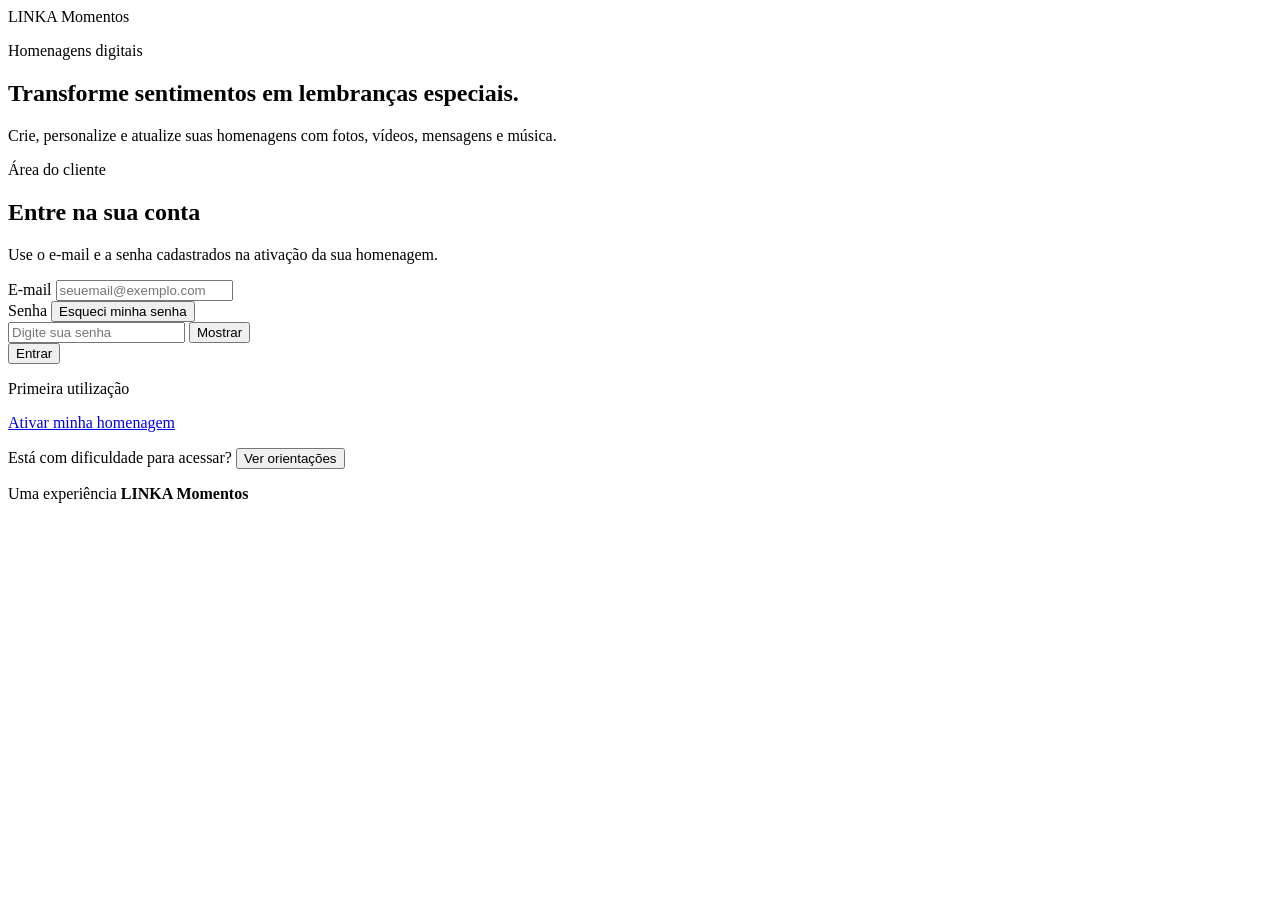
==== admin/index.html @ 1cb9593e "Create index.html" ====
<!DOCTYPE html>
<html lang="pt-BR">

<head>

    <meta charset="UTF-8">

    <meta
        name="viewport"
        content="width=device-width, initial-scale=1, viewport-fit=cover">

    <title>Área do Cliente | LINKA Momentos</title>

    <meta
        name="description"
        content="Acesse sua conta para criar e editar suas homenagens digitais.">

    <meta
        name="theme-color"
        content="#7a4b2a">

    <link
        rel="preconnect"
        href="https://fonts.googleapis.com">

    <link
        rel="preconnect"
        href="https://fonts.gstatic.com"
        crossorigin>

    <link
        href="https://fonts.googleapis.com/css2?family=DM+Sans:wght@400;500;600;700&family=Playfair+Display:wght@600;700&display=swap"
        rel="stylesheet">

    <link
        rel="stylesheet"
        href="../assets/css/admin.css">

</head>

<body>

    <main class="pagina-login">

        <section class="painel-apresentacao">

            <div class="marca">

                <span class="marca-linka">
                    LINKA
                </span>

                <span class="marca-momentos">
                    Momentos
                </span>

            </div>

            <div class="apresentacao-conteudo">

                <p class="apresentacao-etiqueta">
                    Homenagens digitais
                </p>

                <h1>
                    Transforme sentimentos em lembranças especiais.
                </h1>

                <p>
                    Crie, personalize e atualize suas homenagens com fotos,
                    vídeos, mensagens e música.
                </p>

            </div>

            <div
                class="decoracao decoracao-um"
                aria-hidden="true">
            </div>

            <div
                class="decoracao decoracao-dois"
                aria-hidden="true">
            </div>

        </section>


        <section class="painel-login">

            <div class="login-conteudo">

                <div class="login-cabecalho">

                    <p class="login-etiqueta">
                        Área do cliente
                    </p>

                    <h2>
                        Entre na sua conta
                    </h2>

                    <p>
                        Use o e-mail e a senha cadastrados na ativação da sua
                        homenagem.
                    </p>

                </div>


                <form
                    id="formLogin"
                    class="formulario"
                    novalidate>

                    <div class="campo">

                        <label for="email">
                            E-mail
                        </label>

                        <input
                            id="email"
                            name="email"
                            type="email"
                            inputmode="email"
                            autocomplete="email"
                            placeholder="seuemail@exemplo.com"
                            required>

                        <small
                            id="erroEmail"
                            class="mensagem-campo"
                            hidden>
                        </small>

                    </div>


                    <div class="campo">

                        <div class="campo-cabecalho">

                            <label for="senha">
                                Senha
                            </label>

                            <button
                                id="btnEsqueciSenha"
                                class="botao-link"
                                type="button">

                                Esqueci minha senha

                            </button>

                        </div>

                        <div class="campo-senha">

                            <input
                                id="senha"
                                name="senha"
                                type="password"
                                autocomplete="current-password"
                                placeholder="Digite sua senha"
                                required>

                            <button
                                id="btnMostrarSenha"
                                class="botao-mostrar-senha"
                                type="button"
                                aria-label="Mostrar senha"
                                aria-pressed="false">

                                <span id="iconeSenha">
                                    Mostrar
                                </span>

                            </button>

                        </div>

                        <small
                            id="erroSenha"
                            class="mensagem-campo"
                            hidden>
                        </small>

                    </div>


                    <button
                        id="btnEntrar"
                        class="botao-principal"
                        type="submit">

                        <span id="textoBtnEntrar">
                            Entrar
                        </span>

                        <span
                            id="carregamentoBtnEntrar"
                            class="carregamento-botao"
                            hidden>
                        </span>

                    </button>


                    <div
                        id="mensagemLogin"
                        class="mensagem-login"
                        role="alert"
                        hidden>
                    </div>

                </form>


                <div class="divisor">

                    <span></span>

                    <p>
                        Primeira utilização
                    </p>

                    <span></span>

                </div>


                <a
                    class="botao-secundario"
                    href="ativar.html">

                    Ativar minha homenagem

                </a>


                <p class="ajuda">

                    Está com dificuldade para acessar?

                    <button
                        id="btnAjuda"
                        class="botao-link"
                        type="button">

                        Ver orientações

                    </button>

                </p>

            </div>


            <footer class="rodape-login">

                <p>
                    Uma experiência
                    <strong>LINKA Momentos</strong>
                </p>

            </footer>

        </section>

    </main>


    <div
        id="modalAjuda"
        class="modal"
        role="dialog"
        aria-modal="true"
        aria-labelledby="tituloModalAjuda"
        hidden>

        <div class="modal-conteudo">

            <button
                id="btnFecharAjuda"
                class="modal-fechar"
                type="button"
                aria-label="Fechar">

                ×

            </button>

            <h2 id="tituloModalAjuda">
                Como acessar
            </h2>

            <p>
                Primeiro, ative sua homenagem usando o código recebido junto
                com a tag NFC.
            </p>

            <p>
                Durante a ativação, você cadastrará o e-mail e a senha usados
                para acessar esta área.
            </p>

            <a
                class="botao-principal"
                href="ativar.html">

                Ir para ativação

            </a>

        </div>

    </div>


    <script src="../assets/js/admin.js"></script>

</body>

</html>
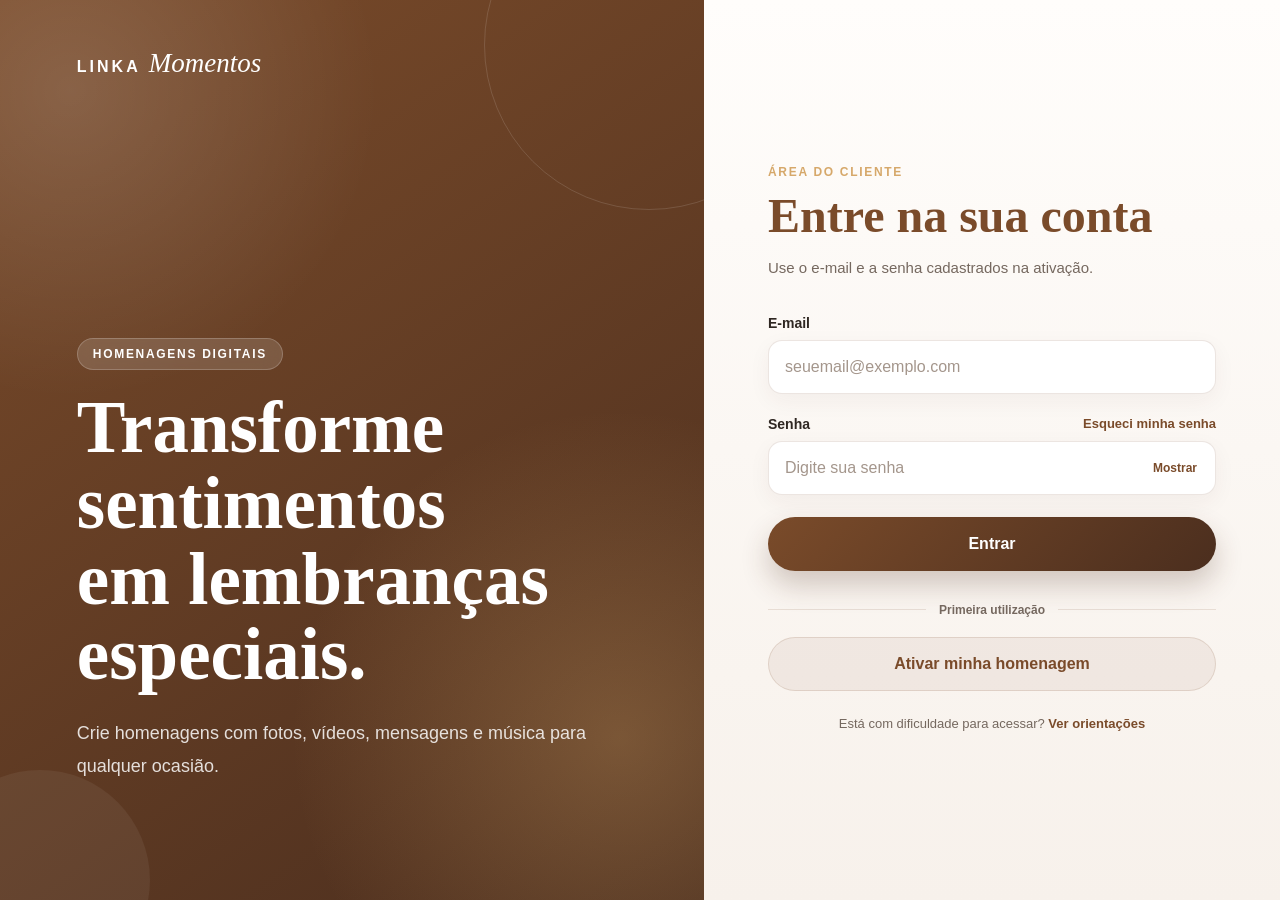
==== commit a3f35436: "Update index.html" ====
--- a/admin/index.html
+++ b/admin/index.html
@@ -9,11 +9,11 @@
         name="viewport"
         content="width=device-width, initial-scale=1, viewport-fit=cover">
 
-    <title>Área do Cliente | LINKA Momentos</title>
+    <title>Painel | LINKA Momentos</title>
 
     <meta
         name="description"
-        content="Acesse sua conta para criar e editar suas homenagens digitais.">
+        content="Crie e gerencie suas homenagens digitais LINKA Momentos.">
 
     <meta
         name="theme-color"
@@ -33,6 +33,10 @@
         rel="stylesheet">
 
     <link
+        href="https://cdn.jsdelivr.net/npm/bootstrap-icons@1.13.1/font/bootstrap-icons.min.css"
+        rel="stylesheet">
+
+    <link
         rel="stylesheet"
         href="../assets/css/admin.css">
 
@@ -40,7 +44,14 @@
 
 <body>
 
-    <main class="pagina-login">
+
+    <!-- ===================================================
+         TELA DE LOGIN
+    ==================================================== -->
+
+    <main
+        id="telaLogin"
+        class="pagina-login">
 
         <section class="painel-apresentacao">
 
@@ -67,8 +78,8 @@
                 </h1>
 
                 <p>
-                    Crie, personalize e atualize suas homenagens com fotos,
-                    vídeos, mensagens e música.
+                    Crie homenagens com fotos, vídeos, mensagens e música
+                    para qualquer ocasião.
                 </p>
 
             </div>
@@ -101,8 +112,7 @@
                     </h2>
 
                     <p>
-                        Use o e-mail e a senha cadastrados na ativação da sua
-                        homenagem.
+                        Use o e-mail e a senha cadastrados na ativação.
                     </p>
 
                 </div>
@@ -231,13 +241,14 @@
                 </div>
 
 
-                <a
+                <button
+                    id="btnAbrirAtivacao"
                     class="botao-secundario"
-                    href="ativar.html">
+                    type="button">
 
                     Ativar minha homenagem
 
-                </a>
+                </button>
 
 
                 <p class="ajuda">
@@ -257,20 +268,1811 @@
 
             </div>
 
-
-            <footer class="rodape-login">
-
-                <p>
-                    Uma experiência
-                    <strong>LINKA Momentos</strong>
-                </p>
-
-            </footer>
-
         </section>
 
     </main>
 
+
+    <!-- ===================================================
+         PAINEL PRINCIPAL
+    ==================================================== -->
+
+    <div
+        id="aplicacaoAdmin"
+        class="aplicacao-admin"
+        hidden>
+
+
+        <!-- ===================================================
+             MENU LATERAL
+        ==================================================== -->
+
+        <aside
+            id="menuLateral"
+            class="menu-lateral">
+
+            <div class="menu-topo">
+
+                <div class="marca marca-painel">
+
+                    <span class="marca-linka">
+                        LINKA
+                    </span>
+
+                    <span class="marca-momentos">
+                        Momentos
+                    </span>
+
+                </div>
+
+                <button
+                    id="btnFecharMenu"
+                    class="botao-icone fechar-menu"
+                    type="button"
+                    aria-label="Fechar menu">
+
+                    <i class="bi bi-x-lg"></i>
+
+                </button>
+
+            </div>
+
+
+            <nav
+                class="menu-navegacao"
+                aria-label="Navegação principal">
+
+                <button
+                    class="menu-item ativo"
+                    type="button"
+                    data-tela="dashboard">
+
+                    <i class="bi bi-grid-1x2-fill"></i>
+
+                    <span>
+                        Visão geral
+                    </span>
+
+                </button>
+
+
+                <button
+                    class="menu-item"
+                    type="button"
+                    data-tela="homenagens">
+
+                    <i class="bi bi-heart-fill"></i>
+
+                    <span>
+                        Minhas homenagens
+                    </span>
+
+                </button>
+
+
+                <button
+                    class="menu-item menu-item-destaque"
+                    type="button"
+                    data-tela="nova">
+
+                    <i class="bi bi-plus-circle-fill"></i>
+
+                    <span>
+                        Nova homenagem
+                    </span>
+
+                </button>
+
+
+                <button
+                    class="menu-item"
+                    type="button"
+                    data-tela="midias">
+
+                    <i class="bi bi-images"></i>
+
+                    <span>
+                        Fotos e vídeos
+                    </span>
+
+                </button>
+
+
+                <button
+                    class="menu-item"
+                    type="button"
+                    data-tela="temas">
+
+                    <i class="bi bi-palette-fill"></i>
+
+                    <span>
+                        Temas
+                    </span>
+
+                </button>
+
+
+                <button
+                    class="menu-item"
+                    type="button"
+                    data-tela="conta">
+
+                    <i class="bi bi-person-circle"></i>
+
+                    <span>
+                        Minha conta
+                    </span>
+
+                </button>
+
+            </nav>
+
+
+            <div class="menu-rodape">
+
+                <button
+                    id="btnAjudaPainel"
+                    class="menu-item"
+                    type="button">
+
+                    <i class="bi bi-question-circle"></i>
+
+                    <span>
+                        Ajuda
+                    </span>
+
+                </button>
+
+
+                <button
+                    id="btnSair"
+                    class="menu-item menu-sair"
+                    type="button">
+
+                    <i class="bi bi-box-arrow-left"></i>
+
+                    <span>
+                        Sair
+                    </span>
+
+                </button>
+
+            </div>
+
+        </aside>
+
+
+        <!-- ===================================================
+             CONTEÚDO PRINCIPAL
+        ==================================================== -->
+
+        <div class="estrutura-principal">
+
+
+            <!-- ===================================================
+                 BARRA SUPERIOR
+            ==================================================== -->
+
+            <header class="barra-superior">
+
+                <div class="barra-esquerda">
+
+                    <button
+                        id="btnAbrirMenu"
+                        class="botao-icone abrir-menu"
+                        type="button"
+                        aria-label="Abrir menu">
+
+                        <i class="bi bi-list"></i>
+
+                    </button>
+
+                    <div>
+
+                        <p class="barra-etiqueta">
+                            Área do cliente
+                        </p>
+
+                        <h1 id="tituloTela">
+                            Visão geral
+                        </h1>
+
+                    </div>
+
+                </div>
+
+
+                <div class="barra-direita">
+
+                    <button
+                        id="btnVisualizarPublica"
+                        class="botao-topo"
+                        type="button">
+
+                        <i class="bi bi-eye"></i>
+
+                        <span>
+                            Visualizar página
+                        </span>
+
+                    </button>
+
+
+                    <button
+                        id="btnUsuario"
+                        class="usuario-topo"
+                        type="button">
+
+                        <span class="usuario-avatar">
+                            R
+                        </span>
+
+                        <span class="usuario-dados">
+
+                            <strong id="nomeUsuario">
+                                Cliente LINKA
+                            </strong>
+
+                            <small id="emailUsuario">
+                                cliente@email.com
+                            </small>
+
+                        </span>
+
+                        <i class="bi bi-chevron-down"></i>
+
+                    </button>
+
+                </div>
+
+            </header>
+
+
+            <!-- ===================================================
+                 ÁREA DINÂMICA
+            ==================================================== -->
+
+            <main class="conteudo-admin">
+
+
+                <!-- ===================================================
+                     DASHBOARD
+                ==================================================== -->
+
+                <section
+                    id="tela-dashboard"
+                    class="tela-admin ativa">
+
+                    <div class="boas-vindas">
+
+                        <div>
+
+                            <p class="etiqueta-painel">
+                                Bem-vindo
+                            </p>
+
+                            <h2>
+                                Seus momentos especiais em um só lugar.
+                            </h2>
+
+                            <p>
+                                Crie, personalize e publique homenagens
+                                digitais para qualquer ocasião.
+                            </p>
+
+                        </div>
+
+                        <button
+                            class="botao-principal botao-nova-homenagem"
+                            type="button"
+                            data-abrir-tela="nova">
+
+                            <i class="bi bi-plus-lg"></i>
+
+                            Criar homenagem
+
+                        </button>
+
+                    </div>
+
+
+                    <div class="cards-resumo">
+
+                        <article class="card-resumo">
+
+                            <span class="card-resumo-icone">
+
+                                <i class="bi bi-heart-fill"></i>
+
+                            </span>
+
+                            <div>
+
+                                <p>
+                                    Homenagens
+                                </p>
+
+                                <strong id="totalHomenagens">
+                                    0
+                                </strong>
+
+                            </div>
+
+                        </article>
+
+
+                        <article class="card-resumo">
+
+                            <span class="card-resumo-icone">
+
+                                <i class="bi bi-check-circle-fill"></i>
+
+                            </span>
+
+                            <div>
+
+                                <p>
+                                    Publicadas
+                                </p>
+
+                                <strong id="totalPublicadas">
+                                    0
+                                </strong>
+
+                            </div>
+
+                        </article>
+
+
+                        <article class="card-resumo">
+
+                            <span class="card-resumo-icone">
+
+                                <i class="bi bi-images"></i>
+
+                            </span>
+
+                            <div>
+
+                                <p>
+                                    Arquivos enviados
+                                </p>
+
+                                <strong id="totalMidias">
+                                    0
+                                </strong>
+
+                            </div>
+
+                        </article>
+
+
+                        <article class="card-resumo">
+
+                            <span class="card-resumo-icone">
+
+                                <i class="bi bi-eye-fill"></i>
+
+                            </span>
+
+                            <div>
+
+                                <p>
+                                    Visualizações
+                                </p>
+
+                                <strong id="totalVisualizacoes">
+                                    0
+                                </strong>
+
+                            </div>
+
+                        </article>
+
+                    </div>
+
+
+                    <div class="bloco-painel">
+
+                        <div class="bloco-cabecalho">
+
+                            <div>
+
+                                <p class="etiqueta-painel">
+                                    Recentes
+                                </p>
+
+                                <h3>
+                                    Suas homenagens
+                                </h3>
+
+                            </div>
+
+                            <button
+                                class="botao-link-painel"
+                                type="button"
+                                data-abrir-tela="homenagens">
+
+                                Ver todas
+
+                                <i class="bi bi-arrow-right"></i>
+
+                            </button>
+
+                        </div>
+
+
+                        <div
+                            id="listaRecentes"
+                            class="lista-homenagens">
+
+                            <div class="estado-vazio">
+
+                                <span>
+
+                                    <i class="bi bi-heart"></i>
+
+                                </span>
+
+                                <h4>
+                                    Nenhuma homenagem criada
+                                </h4>
+
+                                <p>
+                                    Crie sua primeira homenagem para começar.
+                                </p>
+
+                                <button
+                                    class="botao-secundario"
+                                    type="button"
+                                    data-abrir-tela="nova">
+
+                                    Criar primeira homenagem
+
+                                </button>
+
+                            </div>
+
+                        </div>
+
+                    </div>
+
+                </section>
+
+
+                <!-- ===================================================
+                     MINHAS HOMENAGENS
+                ==================================================== -->
+
+                <section
+                    id="tela-homenagens"
+                    class="tela-admin"
+                    hidden>
+
+                    <div class="cabecalho-conteudo">
+
+                        <div>
+
+                            <p class="etiqueta-painel">
+                                Organização
+                            </p>
+
+                            <h2>
+                                Minhas homenagens
+                            </h2>
+
+                            <p>
+                                Visualize e edite todas as homenagens da sua conta.
+                            </p>
+
+                        </div>
+
+                        <button
+                            class="botao-principal"
+                            type="button"
+                            data-abrir-tela="nova">
+
+                            <i class="bi bi-plus-lg"></i>
+
+                            Nova homenagem
+
+                        </button>
+
+                    </div>
+
+
+                    <div class="barra-filtros">
+
+                        <div class="campo-busca">
+
+                            <i class="bi bi-search"></i>
+
+                            <input
+                                id="buscaHomenagens"
+                                type="search"
+                                placeholder="Buscar homenagem">
+
+                        </div>
+
+                        <select
+                            id="filtroStatus"
+                            aria-label="Filtrar por status">
+
+                            <option value="todas">
+                                Todos os status
+                            </option>
+
+                            <option value="publicada">
+                                Publicadas
+                            </option>
+
+                            <option value="rascunho">
+                                Rascunhos
+                            </option>
+
+                        </select>
+
+                    </div>
+
+
+                    <div
+                        id="listaTodasHomenagens"
+                        class="grade-homenagens">
+
+                        <div class="estado-vazio">
+
+                            <span>
+
+                                <i class="bi bi-folder2-open"></i>
+
+                            </span>
+
+                            <h4>
+                                Nenhuma homenagem encontrada
+                            </h4>
+
+                            <p>
+                                As homenagens criadas aparecerão aqui.
+                            </p>
+
+                        </div>
+
+                    </div>
+
+                </section>
+
+
+                <!-- ===================================================
+                     NOVA HOMENAGEM
+                ==================================================== -->
+
+                <section
+                    id="tela-nova"
+                    class="tela-admin"
+                    hidden>
+
+                    <div class="cabecalho-conteudo">
+
+                        <div>
+
+                            <p class="etiqueta-painel">
+                                Nova experiência
+                            </p>
+
+                            <h2>
+                                Criar homenagem
+                            </h2>
+
+                            <p>
+                                Preencha cada etapa e acompanhe a prévia.
+                            </p>
+
+                        </div>
+
+                    </div>
+
+
+                    <div class="editor-homenagem">
+
+
+                        <!-- FORMULÁRIO -->
+
+                        <div class="editor-formulario">
+
+                            <div class="etapas-editor">
+
+                                <button
+                                    class="etapa-editor ativa"
+                                    type="button"
+                                    data-etapa="1">
+
+                                    <span>
+                                        1
+                                    </span>
+
+                                    Ocasião
+
+                                </button>
+
+                                <button
+                                    class="etapa-editor"
+                                    type="button"
+                                    data-etapa="2">
+
+                                    <span>
+                                        2
+                                    </span>
+
+                                    Conteúdo
+
+                                </button>
+
+                                <button
+                                    class="etapa-editor"
+                                    type="button"
+                                    data-etapa="3">
+
+                                    <span>
+                                        3
+                                    </span>
+
+                                    Mídias
+
+                                </button>
+
+                                <button
+                                    class="etapa-editor"
+                                    type="button"
+                                    data-etapa="4">
+
+                                    <span>
+                                        4
+                                    </span>
+
+                                    Aparência
+
+                                </button>
+
+                                <button
+                                    class="etapa-editor"
+                                    type="button"
+                                    data-etapa="5">
+
+                                    <span>
+                                        5
+                                    </span>
+
+                                    Publicar
+
+                                </button>
+
+                            </div>
+
+
+                            <form
+                                id="formHomenagem"
+                                novalidate>
+
+
+                                <!-- ETAPA 1 -->
+
+                                <div
+                                    class="conteudo-etapa ativo"
+                                    data-conteudo-etapa="1">
+
+                                    <div class="etapa-cabecalho">
+
+                                        <p>
+                                            Etapa 1 de 5
+                                        </p>
+
+                                        <h3>
+                                            Qual é a ocasião?
+                                        </h3>
+
+                                        <span>
+                                            Escolha o tema principal da homenagem.
+                                        </span>
+
+                                    </div>
+
+
+                                    <div
+                                        id="gradeOcasioes"
+                                        class="grade-ocasioes">
+
+                                        <label class="opcao-ocasiao">
+
+                                            <input
+                                                type="radio"
+                                                name="ocasiao"
+                                                value="dia-dos-pais">
+
+                                            <span class="ocasiao-icone">
+                                                <i class="bi bi-person-heart"></i>
+                                            </span>
+
+                                            <strong>
+                                                Dia dos Pais
+                                            </strong>
+
+                                        </label>
+
+
+                                        <label class="opcao-ocasiao">
+
+                                            <input
+                                                type="radio"
+                                                name="ocasiao"
+                                                value="dia-das-maes">
+
+                                            <span class="ocasiao-icone">
+                                                <i class="bi bi-flower1"></i>
+                                            </span>
+
+                                            <strong>
+                                                Dia das Mães
+                                            </strong>
+
+                                        </label>
+
+
+                                        <label class="opcao-ocasiao">
+
+                                            <input
+                                                type="radio"
+                                                name="ocasiao"
+                                                value="aniversario">
+
+                                            <span class="ocasiao-icone">
+                                                <i class="bi bi-cake2"></i>
+                                            </span>
+
+                                            <strong>
+                                                Aniversário
+                                            </strong>
+
+                                        </label>
+
+
+                                        <label class="opcao-ocasiao">
+
+                                            <input
+                                                type="radio"
+                                                name="ocasiao"
+                                                value="namorados">
+
+                                            <span class="ocasiao-icone">
+                                                <i class="bi bi-heart"></i>
+                                            </span>
+
+                                            <strong>
+                                                Namorados
+                                            </strong>
+
+                                        </label>
+
+
+                                        <label class="opcao-ocasiao">
+
+                                            <input
+                                                type="radio"
+                                                name="ocasiao"
+                                                value="casamento">
+
+                                            <span class="ocasiao-icone">
+                                                <i class="bi bi-gem"></i>
+                                            </span>
+
+                                            <strong>
+                                                Casamento
+                                            </strong>
+
+                                        </label>
+
+
+                                        <label class="opcao-ocasiao">
+
+                                            <input
+                                                type="radio"
+                                                name="ocasiao"
+                                                value="formatura">
+
+                                            <span class="ocasiao-icone">
+                                                <i class="bi bi-mortarboard"></i>
+                                            </span>
+
+                                            <strong>
+                                                Formatura
+                                            </strong>
+
+                                        </label>
+
+
+                                        <label class="opcao-ocasiao">
+
+                                            <input
+                                                type="radio"
+                                                name="ocasiao"
+                                                value="natal">
+
+                                            <span class="ocasiao-icone">
+                                                <i class="bi bi-stars"></i>
+                                            </span>
+
+                                            <strong>
+                                                Natal
+                                            </strong>
+
+                                        </label>
+
+
+                                        <label class="opcao-ocasiao">
+
+                                            <input
+                                                type="radio"
+                                                name="ocasiao"
+                                                value="personalizado">
+
+                                            <span class="ocasiao-icone">
+                                                <i class="bi bi-magic"></i>
+                                            </span>
+
+                                            <strong>
+                                                Personalizado
+                                            </strong>
+
+                                        </label>
+
+                                    </div>
+
+                                </div>
+
+
+                                <!-- ETAPA 2 -->
+
+                                <div
+                                    class="conteudo-etapa"
+                                    data-conteudo-etapa="2"
+                                    hidden>
+
+                                    <div class="etapa-cabecalho">
+
+                                        <p>
+                                            Etapa 2 de 5
+                                        </p>
+
+                                        <h3>
+                                            Conte sua história
+                                        </h3>
+
+                                        <span>
+                                            Escreva os textos que aparecerão na página.
+                                        </span>
+
+                                    </div>
+
+
+                                    <div class="form-grade">
+
+                                        <div class="campo campo-largo">
+
+                                            <label for="tituloHomenagem">
+                                                Título
+                                            </label>
+
+                                            <input
+                                                id="tituloHomenagem"
+                                                type="text"
+                                                maxlength="80"
+                                                placeholder="Ex.: Feliz Dia dos Pais">
+
+                                        </div>
+
+
+                                        <div class="campo">
+
+                                            <label for="nomeHomenageado">
+                                                Nome do homenageado
+                                            </label>
+
+                                            <input
+                                                id="nomeHomenageado"
+                                                type="text"
+                                                maxlength="60"
+                                                placeholder="Ex.: Pai">
+
+                                        </div>
+
+
+                                        <div class="campo">
+
+                                            <label for="subtituloHomenagem">
+                                                Subtítulo
+                                            </label>
+
+                                            <input
+                                                id="subtituloHomenagem"
+                                                type="text"
+                                                maxlength="140"
+                                                placeholder="Uma frase especial">
+
+                                        </div>
+
+
+                                        <div class="campo campo-largo">
+
+                                            <label for="mensagemHomenagem">
+                                                Mensagem
+                                            </label>
+
+                                            <textarea
+                                                id="mensagemHomenagem"
+                                                rows="8"
+                                                maxlength="2000"
+                                                placeholder="Escreva sua homenagem..."></textarea>
+
+                                            <small>
+                                                Até 2.000 caracteres.
+                                            </small>
+
+                                        </div>
+
+
+                                        <div class="campo campo-largo">
+
+                                            <label for="assinaturaHomenagem">
+                                                Assinatura
+                                            </label>
+
+                                            <textarea
+                                                id="assinaturaHomenagem"
+                                                rows="3"
+                                                maxlength="200"
+                                                placeholder="Com carinho, sua família"></textarea>
+
+                                        </div>
+
+                                    </div>
+
+                                </div>
+
+
+                                <!-- ETAPA 3 -->
+
+                                <div
+                                    class="conteudo-etapa"
+                                    data-conteudo-etapa="3"
+                                    hidden>
+
+                                    <div class="etapa-cabecalho">
+
+                                        <p>
+                                            Etapa 3 de 5
+                                        </p>
+
+                                        <h3>
+                                            Adicione fotos e vídeos
+                                        </h3>
+
+                                        <span>
+                                            Os arquivos serão armazenados automaticamente.
+                                        </span>
+
+                                    </div>
+
+
+                                    <div class="blocos-upload">
+
+                                        <div class="upload-card">
+
+                                            <div class="upload-cabecalho">
+
+                                                <span>
+                                                    <i class="bi bi-image"></i>
+                                                </span>
+
+                                                <div>
+
+                                                    <h4>
+                                                        Foto de capa
+                                                    </h4>
+
+                                                    <p>
+                                                        Imagem principal da homenagem.
+                                                    </p>
+
+                                                </div>
+
+                                            </div>
+
+                                            <label class="area-upload">
+
+                                                <input
+                                                    id="inputCapa"
+                                                    type="file"
+                                                    accept="image/*"
+                                                    hidden>
+
+                                                <i class="bi bi-cloud-arrow-up"></i>
+
+                                                <strong>
+                                                    Selecionar foto de capa
+                                                </strong>
+
+                                                <small>
+                                                    JPG, PNG ou WebP
+                                                </small>
+
+                                            </label>
+
+                                            <div
+                                                id="previewCapa"
+                                                class="preview-upload"
+                                                hidden>
+                                            </div>
+
+                                        </div>
+
+
+                                        <div class="upload-card">
+
+                                            <div class="upload-cabecalho">
+
+                                                <span>
+                                                    <i class="bi bi-images"></i>
+                                                </span>
+
+                                                <div>
+
+                                                    <h4>
+                                                        Galeria de fotos
+                                                    </h4>
+
+                                                    <p>
+                                                        Selecione várias lembranças.
+                                                    </p>
+
+                                                </div>
+
+                                            </div>
+
+                                            <label class="area-upload">
+
+                                                <input
+                                                    id="inputFotos"
+                                                    type="file"
+                                                    accept="image/*"
+                                                    multiple
+                                                    hidden>
+
+                                                <i class="bi bi-cloud-arrow-up"></i>
+
+                                                <strong>
+                                                    Adicionar fotos
+                                                </strong>
+
+                                                <small>
+                                                    Você poderá reorganizar depois
+                                                </small>
+
+                                            </label>
+
+                                            <div
+                                                id="previewFotos"
+                                                class="grade-preview">
+                                            </div>
+
+                                        </div>
+
+
+                                        <div class="upload-card">
+
+                                            <div class="upload-cabecalho">
+
+                                                <span>
+                                                    <i class="bi bi-camera-video"></i>
+                                                </span>
+
+                                                <div>
+
+                                                    <h4>
+                                                        Vídeos
+                                                    </h4>
+
+                                                    <p>
+                                                        Envie mensagens e recordações.
+                                                    </p>
+
+                                                </div>
+
+                                            </div>
+
+                                            <label class="area-upload">
+
+                                                <input
+                                                    id="inputVideos"
+                                                    type="file"
+                                                    accept="video/*"
+                                                    multiple
+                                                    hidden>
+
+                                                <i class="bi bi-cloud-arrow-up"></i>
+
+                                                <strong>
+                                                    Adicionar vídeos
+                                                </strong>
+
+                                                <small>
+                                                    MP4 recomendado
+                                                </small>
+
+                                            </label>
+
+                                            <div
+                                                id="previewVideos"
+                                                class="lista-preview-videos">
+                                            </div>
+
+                                        </div>
+
+
+                                        <div class="upload-card">
+
+                                            <div class="upload-cabecalho">
+
+                                                <span>
+                                                    <i class="bi bi-music-note-beamed"></i>
+                                                </span>
+
+                                                <div>
+
+                                                    <h4>
+                                                        Música de fundo
+                                                    </h4>
+
+                                                    <p>
+                                                        Recurso opcional.
+                                                    </p>
+
+                                                </div>
+
+                                            </div>
+
+                                            <label class="area-upload">
+
+                                                <input
+                                                    id="inputMusica"
+                                                    type="file"
+                                                    accept="audio/*"
+                                                    hidden>
+
+                                                <i class="bi bi-cloud-arrow-up"></i>
+
+                                                <strong>
+                                                    Selecionar música
+                                                </strong>
+
+                                                <small>
+                                                    MP3 recomendado
+                                                </small>
+
+                                            </label>
+
+                                            <div
+                                                id="previewMusica"
+                                                class="preview-audio"
+                                                hidden>
+                                            </div>
+
+                                        </div>
+
+                                    </div>
+
+                                </div>
+
+
+                                <!-- ETAPA 4 -->
+
+                                <div
+                                    class="conteudo-etapa"
+                                    data-conteudo-etapa="4"
+                                    hidden>
+
+                                    <div class="etapa-cabecalho">
+
+                                        <p>
+                                            Etapa 4 de 5
+                                        </p>
+
+                                        <h3>
+                                            Escolha a aparência
+                                        </h3>
+
+                                        <span>
+                                            Personalize as cores e os efeitos.
+                                        </span>
+
+                                    </div>
+
+
+                                    <div class="form-grade">
+
+                                        <div class="campo">
+
+                                            <label for="corPrincipal">
+                                                Cor principal
+                                            </label>
+
+                                            <input
+                                                id="corPrincipal"
+                                                type="color"
+                                                value="#7a4b2a">
+
+                                        </div>
+
+
+                                        <div class="campo">
+
+                                            <label for="corSecundaria">
+                                                Cor secundária
+                                            </label>
+
+                                            <input
+                                                id="corSecundaria"
+                                                type="color"
+                                                value="#d6a86a">
+
+                                        </div>
+
+
+                                        <div class="campo campo-largo">
+
+                                            <label for="efeitoVisual">
+                                                Efeito visual
+                                            </label>
+
+                                            <select id="efeitoVisual">
+
+                                                <option value="nenhum">
+                                                    Sem efeito
+                                                </option>
+
+                                                <option value="coracoes">
+                                                    Corações
+                                                </option>
+
+                                                <option value="petalas">
+                                                    Pétalas
+                                                </option>
+
+                                                <option value="estrelas">
+                                                    Estrelas
+                                                </option>
+
+                                                <option value="confetes">
+                                                    Confetes
+                                                </option>
+
+                                                <option value="neve">
+                                                    Flocos de neve
+                                                </option>
+
+                                            </select>
+
+                                        </div>
+
+                                    </div>
+
+                                </div>
+
+
+                                <!-- ETAPA 5 -->
+
+                                <div
+                                    class="conteudo-etapa"
+                                    data-conteudo-etapa="5"
+                                    hidden>
+
+                                    <div class="etapa-cabecalho">
+
+                                        <p>
+                                            Etapa 5 de 5
+                                        </p>
+
+                                        <h3>
+                                            Tudo pronto para publicar
+                                        </h3>
+
+                                        <span>
+                                            Revise os dados antes de finalizar.
+                                        </span>
+
+                                    </div>
+
+
+                                    <div class="resumo-publicacao">
+
+                                        <span class="resumo-icone">
+
+                                            <i class="bi bi-check2-circle"></i>
+
+                                        </span>
+
+                                        <h4>
+                                            Sua homenagem está quase pronta
+                                        </h4>
+
+                                        <p>
+                                            Ao publicar, ela ficará disponível no
+                                            link gravado na tag NFC.
+                                        </p>
+
+                                        <label class="opcao-confirmacao">
+
+                                            <input
+                                                id="confirmarPublicacao"
+                                                type="checkbox">
+
+                                            <span>
+                                                Revisei as informações e desejo publicar.
+                                            </span>
+
+                                        </label>
+
+                                    </div>
+
+                                </div>
+
+
+                                <!-- NAVEGAÇÃO -->
+
+                                <div class="navegacao-etapas">
+
+                                    <button
+                                        id="btnEtapaAnterior"
+                                        class="botao-secundario"
+                                        type="button"
+                                        hidden>
+
+                                        <i class="bi bi-arrow-left"></i>
+
+                                        Voltar
+
+                                    </button>
+
+
+                                    <button
+                                        id="btnProximaEtapa"
+                                        class="botao-principal"
+                                        type="button">
+
+                                        Continuar
+
+                                        <i class="bi bi-arrow-right"></i>
+
+                                    </button>
+
+
+                                    <button
+                                        id="btnPublicarHomenagem"
+                                        class="botao-principal"
+                                        type="submit"
+                                        hidden>
+
+                                        <i class="bi bi-send-check"></i>
+
+                                        Publicar homenagem
+
+                                    </button>
+
+                                </div>
+
+                            </form>
+
+                        </div>
+
+
+                        <!-- PRÉVIA -->
+
+                        <aside class="editor-preview">
+
+                            <div class="preview-cabecalho">
+
+                                <div>
+
+                                    <p>
+                                        Pré-visualização
+                                    </p>
+
+                                    <span>
+                                        Atualização em tempo real
+                                    </span>
+
+                                </div>
+
+                                <button
+                                    id="btnExpandirPreview"
+                                    class="botao-icone"
+                                    type="button"
+                                    aria-label="Expandir pré-visualização">
+
+                                    <i class="bi bi-arrows-fullscreen"></i>
+
+                                </button>
+
+                            </div>
+
+
+                            <div class="celular-preview">
+
+                                <div class="celular-camera"></div>
+
+                                <iframe
+                                    id="iframePreview"
+                                    title="Pré-visualização da homenagem"
+                                    src="../index.html">
+                                </iframe>
+
+                            </div>
+
+                        </aside>
+
+                    </div>
+
+                </section>
+
+
+                <!-- ===================================================
+                     MÍDIAS
+                ==================================================== -->
+
+                <section
+                    id="tela-midias"
+                    class="tela-admin"
+                    hidden>
+
+                    <div class="cabecalho-conteudo">
+
+                        <div>
+
+                            <p class="etiqueta-painel">
+                                Biblioteca
+                            </p>
+
+                            <h2>
+                                Fotos e vídeos
+                            </h2>
+
+                            <p>
+                                Gerencie todos os arquivos enviados.
+                            </p>
+
+                        </div>
+
+                    </div>
+
+
+                    <div class="estado-vazio">
+
+                        <span>
+
+                            <i class="bi bi-cloud-arrow-up"></i>
+
+                        </span>
+
+                        <h4>
+                            Nenhum arquivo enviado
+                        </h4>
+
+                        <p>
+                            As fotos, vídeos e músicas aparecerão aqui.
+                        </p>
+
+                    </div>
+
+                </section>
+
+
+                <!-- ===================================================
+                     TEMAS
+                ==================================================== -->
+
+                <section
+                    id="tela-temas"
+                    class="tela-admin"
+                    hidden>
+
+                    <div class="cabecalho-conteudo">
+
+                        <div>
+
+                            <p class="etiqueta-painel">
+                                Personalização
+                            </p>
+
+                            <h2>
+                                Temas
+                            </h2>
+
+                            <p>
+                                Escolha estilos prontos para suas homenagens.
+                            </p>
+
+                        </div>
+
+                    </div>
+
+
+                    <div class="grade-temas">
+
+                        <article class="card-tema">
+
+                            <div class="tema-amostra tema-pais"></div>
+
+                            <div>
+
+                                <h3>
+                                    Dia dos Pais
+                                </h3>
+
+                                <p>
+                                    Elegante e acolhedor.
+                                </p>
+
+                            </div>
+
+                        </article>
+
+
+                        <article class="card-tema">
+
+                            <div class="tema-amostra tema-maes"></div>
+
+                            <div>
+
+                                <h3>
+                                    Dia das Mães
+                                </h3>
+
+                                <p>
+                                    Delicado e floral.
+                                </p>
+
+                            </div>
+
+                        </article>
+
+
+                        <article class="card-tema">
+
+                            <div class="tema-amostra tema-amor"></div>
+
+                            <div>
+
+                                <h3>
+                                    Amor
+                                </h3>
+
+                                <p>
+                                    Romântico e marcante.
+                                </p>
+
+                            </div>
+
+                        </article>
+
+
+                        <article class="card-tema">
+
+                            <div class="tema-amostra tema-festa"></div>
+
+                            <div>
+
+                                <h3>
+                                    Celebração
+                                </h3>
+
+                                <p>
+                                    Alegre e colorido.
+                                </p>
+
+                            </div>
+
+                        </article>
+
+                    </div>
+
+                </section>
+
+
+                <!-- ===================================================
+                     MINHA CONTA
+                ==================================================== -->
+
+                <section
+                    id="tela-conta"
+                    class="tela-admin"
+                    hidden>
+
+                    <div class="cabecalho-conteudo">
+
+                        <div>
+
+                            <p class="etiqueta-painel">
+                                Perfil
+                            </p>
+
+                            <h2>
+                                Minha conta
+                            </h2>
+
+                            <p>
+                                Atualize seus dados de acesso.
+                            </p>
+
+                        </div>
+
+                    </div>
+
+
+                    <form
+                        id="formConta"
+                        class="bloco-painel formulario-conta">
+
+                        <div class="form-grade">
+
+                            <div class="campo">
+
+                                <label for="nomeConta">
+                                    Nome
+                                </label>
+
+                                <input
+                                    id="nomeConta"
+                                    type="text"
+                                    placeholder="Seu nome">
+
+                            </div>
+
+
+                            <div class="campo">
+
+                                <label for="emailConta">
+                                    E-mail
+                                </label>
+
+                                <input
+                                    id="emailConta"
+                                    type="email"
+                                    placeholder="seuemail@exemplo.com">
+
+                            </div>
+
+
+                            <div class="campo">
+
+                                <label for="novaSenhaConta">
+                                    Nova senha
+                                </label>
+
+                                <input
+                                    id="novaSenhaConta"
+                                    type="password"
+                                    placeholder="Deixe vazio para não alterar">
+
+                            </div>
+
+
+                            <div class="campo">
+
+                                <label for="confirmarSenhaConta">
+                                    Confirmar nova senha
+                                </label>
+
+                                <input
+                                    id="confirmarSenhaConta"
+                                    type="password"
+                                    placeholder="Repita a nova senha">
+
+                            </div>
+
+                        </div>
+
+
+                        <button
+                            class="botao-principal botao-salvar-conta"
+                            type="submit">
+
+                            Salvar alterações
+
+                        </button>
+
+                    </form>
+
+                </section>
+
+            </main>
+
+        </div>
+
+    </div>
+
+
+    <!-- ===================================================
+         MODAL DE ATIVAÇÃO
+    ==================================================== -->
+
+    <div
+        id="modalAtivacao"
+        class="modal"
+        role="dialog"
+        aria-modal="true"
+        aria-labelledby="tituloModalAtivacao"
+        hidden>
+
+        <div class="modal-conteudo">
+
+            <button
+                id="btnFecharAtivacao"
+                class="modal-fechar"
+                type="button"
+                aria-label="Fechar">
+
+                ×
+
+            </button>
+
+            <p class="login-etiqueta">
+                Primeira utilização
+            </p>
+
+            <h2 id="tituloModalAtivacao">
+                Ativar homenagem
+            </h2>
+
+            <p>
+                Digite o código recebido junto com sua tag NFC.
+            </p>
+
+            <form
+                id="formAtivacao"
+                class="formulario">
+
+                <div class="campo">
+
+                    <label for="codigoAtivacao">
+                        Código de ativação
+                    </label>
+
+                    <input
+                        id="codigoAtivacao"
+                        type="text"
+                        autocomplete="off"
+                        placeholder="Ex.: LKM-8F3A2X"
+                        maxlength="20"
+                        required>
+
+                </div>
+
+                <button
+                    class="botao-principal"
+                    type="submit">
+
+                    Continuar ativação
+
+                </button>
+
+            </form>
+
+        </div>
+
+    </div>
+
+
+    <!-- ===================================================
+         MODAL DE AJUDA
+    ==================================================== -->
 
     <div
         id="modalAjuda"
@@ -297,28 +2099,53 @@
             </h2>
 
             <p>
-                Primeiro, ative sua homenagem usando o código recebido junto
-                com a tag NFC.
+                Primeiro, ative sua homenagem usando o código recebido
+                junto com a tag NFC.
             </p>
 
             <p>
-                Durante a ativação, você cadastrará o e-mail e a senha usados
-                para acessar esta área.
+                Durante a ativação, você cadastrará o e-mail e a senha
+                utilizados para entrar no painel.
             </p>
 
-            <a
+            <button
+                id="btnAtivarPelaAjuda"
                 class="botao-principal"
-                href="ativar.html">
-
-                Ir para ativação
-
-            </a>
+                type="button">
+
+                Ativar homenagem
+
+            </button>
 
         </div>
 
     </div>
 
 
+    <!-- ===================================================
+         FUNDO DO MENU MOBILE
+    ==================================================== -->
+
+    <div
+        id="fundoMenu"
+        class="fundo-menu"
+        hidden>
+    </div>
+
+
+    <!-- ===================================================
+         AVISO
+    ==================================================== -->
+
+    <div
+        id="avisoAdmin"
+        class="aviso-admin"
+        role="status"
+        aria-live="polite"
+        hidden>
+    </div>
+
+
     <script src="../assets/js/admin.js"></script>
 
 </body>
--- a/assets/css/admin.css
+++ b/assets/css/admin.css
@@ -0,0 +1,1201 @@
+/* ===================================================
+   LINKA MOMENTOS
+   Área administrativa
+=================================================== */
+
+
+/* ===================================================
+   VARIÁVEIS
+=================================================== */
+
+:root {
+
+    --cor-principal: #7a4b2a;
+    --cor-principal-escura: #4b2e1e;
+    --cor-secundaria: #d6a86a;
+
+    --cor-fundo: #f6f1eb;
+    --cor-card: #ffffff;
+
+    --cor-texto: #2f2722;
+    --cor-texto-suave: #75685f;
+
+    --cor-borda: rgba(122, 75, 42, 0.14);
+
+    --cor-erro: #b3261e;
+    --cor-sucesso: #26734d;
+
+    --fonte-texto:
+        "DM Sans",
+        Arial,
+        sans-serif;
+
+    --fonte-titulo:
+        "Playfair Display",
+        Georgia,
+        serif;
+
+    --sombra-suave:
+        0 18px 50px
+        rgba(62, 40, 27, 0.13);
+
+    --sombra-forte:
+        0 25px 70px
+        rgba(40, 24, 15, 0.22);
+
+    --raio-grande: 30px;
+    --raio-medio: 20px;
+    --raio-pequeno: 14px;
+
+}
+
+
+/* ===================================================
+   REINICIALIZAÇÃO
+=================================================== */
+
+* {
+
+    margin: 0;
+    padding: 0;
+    box-sizing: border-box;
+
+}
+
+
+html {
+
+    min-height: 100%;
+
+}
+
+
+body {
+
+    min-height: 100vh;
+
+    font-family: var(--fonte-texto);
+
+    color: var(--cor-texto);
+
+    background: var(--cor-fundo);
+
+}
+
+
+button,
+input,
+textarea,
+select {
+
+    font: inherit;
+
+}
+
+
+button {
+
+    border: 0;
+    cursor: pointer;
+
+}
+
+
+a {
+
+    color: inherit;
+    text-decoration: none;
+
+}
+
+
+[hidden] {
+
+    display: none !important;
+
+}
+
+
+/* ===================================================
+   PÁGINA DE LOGIN
+=================================================== */
+
+.pagina-login {
+
+    min-height: 100vh;
+
+    display: grid;
+
+    grid-template-columns:
+        minmax(0, 1.1fr)
+        minmax(420px, 0.9fr);
+
+}
+
+
+/* ===================================================
+   PAINEL DE APRESENTAÇÃO
+=================================================== */
+
+.painel-apresentacao {
+
+    position: relative;
+
+    min-height: 100vh;
+
+    display: flex;
+
+    flex-direction: column;
+
+    justify-content: space-between;
+
+    padding:
+        48px
+        clamp(36px, 6vw, 90px);
+
+    color: #ffffff;
+
+    background:
+        radial-gradient(
+            circle at 10% 10%,
+            rgba(255, 255, 255, 0.14),
+            transparent 30%
+        ),
+        radial-gradient(
+            circle at 88% 82%,
+            rgba(214, 168, 106, 0.30),
+            transparent 34%
+        ),
+        linear-gradient(
+            145deg,
+            var(--cor-principal),
+            var(--cor-principal-escura)
+        );
+
+    overflow: hidden;
+
+}
+
+
+.marca {
+
+    position: relative;
+
+    z-index: 2;
+
+    display: inline-flex;
+
+    align-items: baseline;
+
+    gap: 8px;
+
+    width: fit-content;
+
+}
+
+
+.marca-linka {
+
+    font-size: 16px;
+    font-weight: 700;
+
+    letter-spacing: 3px;
+
+}
+
+
+.marca-momentos {
+
+    font-family: var(--fonte-titulo);
+
+    font-size: 27px;
+    font-style: italic;
+
+}
+
+
+.apresentacao-conteudo {
+
+    position: relative;
+
+    z-index: 2;
+
+    max-width: 660px;
+
+    padding: 70px 0;
+
+}
+
+
+.apresentacao-etiqueta {
+
+    display: inline-block;
+
+    margin-bottom: 20px;
+
+    padding:
+        8px
+        15px;
+
+    font-size: 12px;
+    font-weight: 700;
+
+    letter-spacing: 1.7px;
+
+    text-transform: uppercase;
+
+    background:
+        rgba(255, 255, 255, 0.14);
+
+    border:
+        1px solid
+        rgba(255, 255, 255, 0.20);
+
+    border-radius: 999px;
+
+    backdrop-filter: blur(8px);
+
+    -webkit-backdrop-filter: blur(8px);
+
+}
+
+
+.apresentacao-conteudo h1 {
+
+    max-width: 650px;
+
+    margin-bottom: 24px;
+
+    font-family: var(--fonte-titulo);
+
+    font-size: clamp(
+        44px,
+        5.7vw,
+        76px
+    );
+
+    line-height: 1.04;
+
+    text-wrap: balance;
+
+}
+
+
+.apresentacao-conteudo > p:last-child {
+
+    max-width: 600px;
+
+    font-size: 18px;
+
+    line-height: 1.8;
+
+    color:
+        rgba(255, 255, 255, 0.84);
+
+}
+
+
+.decoracao {
+
+    position: absolute;
+
+    border-radius: 50%;
+
+    pointer-events: none;
+
+}
+
+
+.decoracao-um {
+
+    width: 330px;
+    height: 330px;
+
+    top: -120px;
+    right: -110px;
+
+    border:
+        1px solid
+        rgba(255, 255, 255, 0.13);
+
+}
+
+
+.decoracao-dois {
+
+    width: 220px;
+    height: 220px;
+
+    bottom: -90px;
+    left: -70px;
+
+    background:
+        rgba(255, 255, 255, 0.06);
+
+}
+
+
+/* ===================================================
+   PAINEL DE LOGIN
+=================================================== */
+
+.painel-login {
+
+    min-height: 100vh;
+
+    display: flex;
+
+    flex-direction: column;
+
+    justify-content: center;
+
+    padding:
+        48px
+        clamp(28px, 5vw, 72px);
+
+    background:
+        linear-gradient(
+            180deg,
+            #fffdfb,
+            #f7f1eb
+        );
+
+}
+
+
+.login-conteudo {
+
+    width: min(100%, 480px);
+
+    margin: auto;
+
+}
+
+
+.login-cabecalho {
+
+    margin-bottom: 34px;
+
+}
+
+
+.login-etiqueta {
+
+    margin-bottom: 10px;
+
+    font-size: 12px;
+    font-weight: 700;
+
+    letter-spacing: 1.7px;
+
+    text-transform: uppercase;
+
+    color: var(--cor-secundaria);
+
+}
+
+
+.login-cabecalho h2 {
+
+    margin-bottom: 12px;
+
+    font-family: var(--fonte-titulo);
+
+    font-size: clamp(
+        34px,
+        4vw,
+        48px
+    );
+
+    line-height: 1.12;
+
+    color: var(--cor-principal);
+
+}
+
+
+.login-cabecalho > p:last-child {
+
+    font-size: 15px;
+
+    line-height: 1.7;
+
+    color: var(--cor-texto-suave);
+
+}
+
+
+/* ===================================================
+   FORMULÁRIO
+=================================================== */
+
+.formulario {
+
+    display: grid;
+
+    gap: 22px;
+
+}
+
+
+.campo {
+
+    display: grid;
+
+    gap: 9px;
+
+}
+
+
+.campo label {
+
+    font-size: 14px;
+    font-weight: 700;
+
+    color: var(--cor-texto);
+
+}
+
+
+.campo-cabecalho {
+
+    display: flex;
+
+    align-items: center;
+    justify-content: space-between;
+
+    gap: 12px;
+
+}
+
+
+.campo input {
+
+    width: 100%;
+    height: 54px;
+
+    padding:
+        0
+        16px;
+
+    color: var(--cor-texto);
+
+    background: #ffffff;
+
+    border:
+        1px solid
+        var(--cor-borda);
+
+    border-radius: var(--raio-pequeno);
+
+    outline: none;
+
+    box-shadow:
+        0 7px 22px
+        rgba(70, 45, 30, 0.05);
+
+    transition:
+        border-color 0.2s ease,
+        box-shadow 0.2s ease,
+        transform 0.2s ease;
+
+}
+
+
+.campo input::placeholder {
+
+    color: #a4968c;
+
+}
+
+
+.campo input:focus {
+
+    border-color: var(--cor-secundaria);
+
+    box-shadow:
+        0 0 0 4px
+        rgba(214, 168, 106, 0.17);
+
+}
+
+
+.campo input.invalido {
+
+    border-color: var(--cor-erro);
+
+    box-shadow:
+        0 0 0 4px
+        rgba(179, 38, 30, 0.10);
+
+}
+
+
+.campo-senha {
+
+    position: relative;
+
+}
+
+
+.campo-senha input {
+
+    padding-right: 88px;
+
+}
+
+
+.botao-mostrar-senha {
+
+    position: absolute;
+
+    top: 50%;
+    right: 13px;
+
+    transform: translateY(-50%);
+
+    padding:
+        8px
+        6px;
+
+    font-size: 12px;
+    font-weight: 700;
+
+    color: var(--cor-principal);
+
+    background: transparent;
+
+}
+
+
+.mensagem-campo {
+
+    font-size: 12px;
+
+    line-height: 1.45;
+
+    color: var(--cor-erro);
+
+}
+
+
+/* ===================================================
+   BOTÕES
+=================================================== */
+
+.botao-principal,
+.botao-secundario {
+
+    min-height: 54px;
+
+    display: inline-flex;
+
+    align-items: center;
+    justify-content: center;
+
+    gap: 10px;
+
+    width: 100%;
+
+    padding:
+        13px
+        20px;
+
+    font-weight: 700;
+
+    border-radius: 999px;
+
+    transition:
+        transform 0.2s ease,
+        box-shadow 0.2s ease,
+        opacity 0.2s ease;
+
+}
+
+
+.botao-principal {
+
+    color: #ffffff;
+
+    background:
+        linear-gradient(
+            135deg,
+            var(--cor-principal),
+            var(--cor-principal-escura)
+        );
+
+    box-shadow:
+        0 14px 28px
+        rgba(81, 48, 29, 0.24);
+
+}
+
+
+.botao-secundario {
+
+    color: var(--cor-principal);
+
+    background:
+        rgba(122, 75, 42, 0.07);
+
+    border:
+        1px solid
+        rgba(122, 75, 42, 0.15);
+
+}
+
+
+.botao-principal:hover,
+.botao-secundario:hover {
+
+    transform: translateY(-2px);
+
+}
+
+
+.botao-principal:active,
+.botao-secundario:active {
+
+    transform: scale(0.985);
+
+}
+
+
+.botao-principal:disabled {
+
+    cursor: not-allowed;
+
+    opacity: 0.64;
+
+    transform: none;
+
+}
+
+
+.botao-link {
+
+    display: inline;
+
+    padding: 0;
+
+    font-size: 13px;
+    font-weight: 700;
+
+    color: var(--cor-principal);
+
+    background: transparent;
+
+}
+
+
+/* ===================================================
+   CARREGAMENTO DO BOTÃO
+=================================================== */
+
+.carregamento-botao {
+
+    width: 19px;
+    height: 19px;
+
+    border:
+        3px solid
+        rgba(255, 255, 255, 0.35);
+
+    border-top-color: #ffffff;
+
+    border-radius: 50%;
+
+    animation:
+        girar
+        0.8s
+        linear
+        infinite;
+
+}
+
+
+/* ===================================================
+   MENSAGEM DE LOGIN
+=================================================== */
+
+.mensagem-login {
+
+    padding:
+        13px
+        15px;
+
+    font-size: 13px;
+    font-weight: 600;
+
+    line-height: 1.55;
+
+    color: var(--cor-erro);
+
+    background:
+        rgba(179, 38, 30, 0.08);
+
+    border:
+        1px solid
+        rgba(179, 38, 30, 0.14);
+
+    border-radius: var(--raio-pequeno);
+
+}
+
+
+.mensagem-login.sucesso {
+
+    color: var(--cor-sucesso);
+
+    background:
+        rgba(38, 115, 77, 0.08);
+
+    border-color:
+        rgba(38, 115, 77, 0.16);
+
+}
+
+
+/* ===================================================
+   DIVISOR
+=================================================== */
+
+.divisor {
+
+    display: grid;
+
+    grid-template-columns:
+        1fr
+        auto
+        1fr;
+
+    align-items: center;
+
+    gap: 13px;
+
+    margin:
+        32px
+        0
+        20px;
+
+}
+
+
+.divisor span {
+
+    height: 1px;
+
+    background: var(--cor-borda);
+
+}
+
+
+.divisor p {
+
+    font-size: 12px;
+    font-weight: 700;
+
+    color: var(--cor-texto-suave);
+
+}
+
+
+/* ===================================================
+   AJUDA
+=================================================== */
+
+.ajuda {
+
+    margin-top: 22px;
+
+    text-align: center;
+
+    font-size: 13px;
+
+    line-height: 1.7;
+
+    color: var(--cor-texto-suave);
+
+}
+
+
+.rodape-login {
+
+    width: min(100%, 480px);
+
+    margin:
+        34px
+        auto
+        0;
+
+    text-align: center;
+
+}
+
+
+.rodape-login p {
+
+    font-size: 12px;
+
+    color: var(--cor-texto-suave);
+
+}
+
+
+.rodape-login strong {
+
+    color: var(--cor-principal);
+
+}
+
+
+/* ===================================================
+   MODAL
+=================================================== */
+
+.modal {
+
+    position: fixed;
+
+    inset: 0;
+
+    z-index: 1000;
+
+    display: flex;
+
+    align-items: center;
+    justify-content: center;
+
+    padding: 20px;
+
+    background:
+        rgba(28, 18, 12, 0.62);
+
+    backdrop-filter: blur(7px);
+
+    -webkit-backdrop-filter: blur(7px);
+
+}
+
+
+.modal-conteudo {
+
+    position: relative;
+
+    width: min(100%, 450px);
+
+    padding:
+        38px
+        30px
+        30px;
+
+    background: #ffffff;
+
+    border-radius: var(--raio-grande);
+
+    box-shadow: var(--sombra-forte);
+
+    animation:
+        modalEntrada
+        0.3s
+        ease
+        both;
+
+}
+
+
+.modal-conteudo h2 {
+
+    margin-bottom: 17px;
+
+    font-family: var(--fonte-titulo);
+
+    font-size: 34px;
+
+    color: var(--cor-principal);
+
+}
+
+
+.modal-conteudo p {
+
+    margin-bottom: 14px;
+
+    font-size: 15px;
+
+    line-height: 1.7;
+
+    color: var(--cor-texto-suave);
+
+}
+
+
+.modal-conteudo .botao-principal {
+
+    margin-top: 12px;
+
+}
+
+
+.modal-fechar {
+
+    position: absolute;
+
+    top: 13px;
+    right: 15px;
+
+    display: flex;
+
+    align-items: center;
+    justify-content: center;
+
+    width: 38px;
+    height: 38px;
+
+    font-size: 28px;
+
+    color: var(--cor-principal);
+
+    background:
+        rgba(122, 75, 42, 0.07);
+
+    border-radius: 50%;
+
+}
+
+
+/* ===================================================
+   FOCO E ACESSIBILIDADE
+=================================================== */
+
+button:focus-visible,
+a:focus-visible,
+input:focus-visible {
+
+    outline:
+        3px solid
+        rgba(214, 168, 106, 0.72);
+
+    outline-offset: 3px;
+
+}
+
+
+/* ===================================================
+   ANIMAÇÕES
+=================================================== */
+
+@keyframes girar {
+
+    to {
+
+        transform: rotate(360deg);
+
+    }
+
+}
+
+
+@keyframes modalEntrada {
+
+    from {
+
+        opacity: 0;
+
+        transform:
+            translateY(15px)
+            scale(0.97);
+
+    }
+
+    to {
+
+        opacity: 1;
+
+        transform:
+            translateY(0)
+            scale(1);
+
+    }
+
+}
+
+
+/* ===================================================
+   TABLETS E CELULARES
+=================================================== */
+
+@media (max-width: 900px) {
+
+    .pagina-login {
+
+        display: block;
+
+    }
+
+
+    .painel-apresentacao {
+
+        min-height: auto;
+
+        padding:
+            30px
+            22px
+            42px;
+
+    }
+
+
+    .apresentacao-conteudo {
+
+        padding:
+            56px
+            0
+            10px;
+
+    }
+
+
+    .apresentacao-conteudo h1 {
+
+        font-size: clamp(
+            39px,
+            10vw,
+            60px
+        );
+
+    }
+
+
+    .apresentacao-conteudo > p:last-child {
+
+        font-size: 16px;
+
+    }
+
+
+    .painel-login {
+
+        min-height: auto;
+
+        padding:
+            42px
+            20px
+            calc(36px + env(safe-area-inset-bottom));
+
+    }
+
+}
+
+
+/* ===================================================
+   CELULARES PEQUENOS
+=================================================== */
+
+@media (max-width: 430px) {
+
+    .painel-apresentacao {
+
+        padding:
+            25px
+            18px
+            35px;
+
+    }
+
+
+    .marca-linka {
+
+        font-size: 13px;
+
+    }
+
+
+    .marca-momentos {
+
+        font-size: 23px;
+
+    }
+
+
+    .apresentacao-conteudo {
+
+        padding-top: 45px;
+
+    }
+
+
+    .apresentacao-conteudo h1 {
+
+        font-size: 40px;
+
+    }
+
+
+    .painel-login {
+
+        padding:
+            34px
+            16px
+            calc(28px + env(safe-area-inset-bottom));
+
+    }
+
+
+    .login-cabecalho h2 {
+
+        font-size: 36px;
+
+    }
+
+
+    .campo-cabecalho {
+
+        align-items: flex-start;
+
+        flex-direction: column;
+
+        gap: 5px;
+
+    }
+
+
+    .modal-conteudo {
+
+        padding:
+            36px
+            22px
+            24px;
+
+        border-radius: 24px;
+
+    }
+
+}
+
+
+/* ===================================================
+   REDUÇÃO DE MOVIMENTO
+=================================================== */
+
+@media (
+    prefers-reduced-motion:
+    reduce
+) {
+
+    *,
+    *::before,
+    *::after {
+
+        animation-duration:
+            0.01ms !important;
+
+        animation-iteration-count:
+            1 !important;
+
+        transition-duration:
+            0.01ms !important;
+
+    }
+
+}
